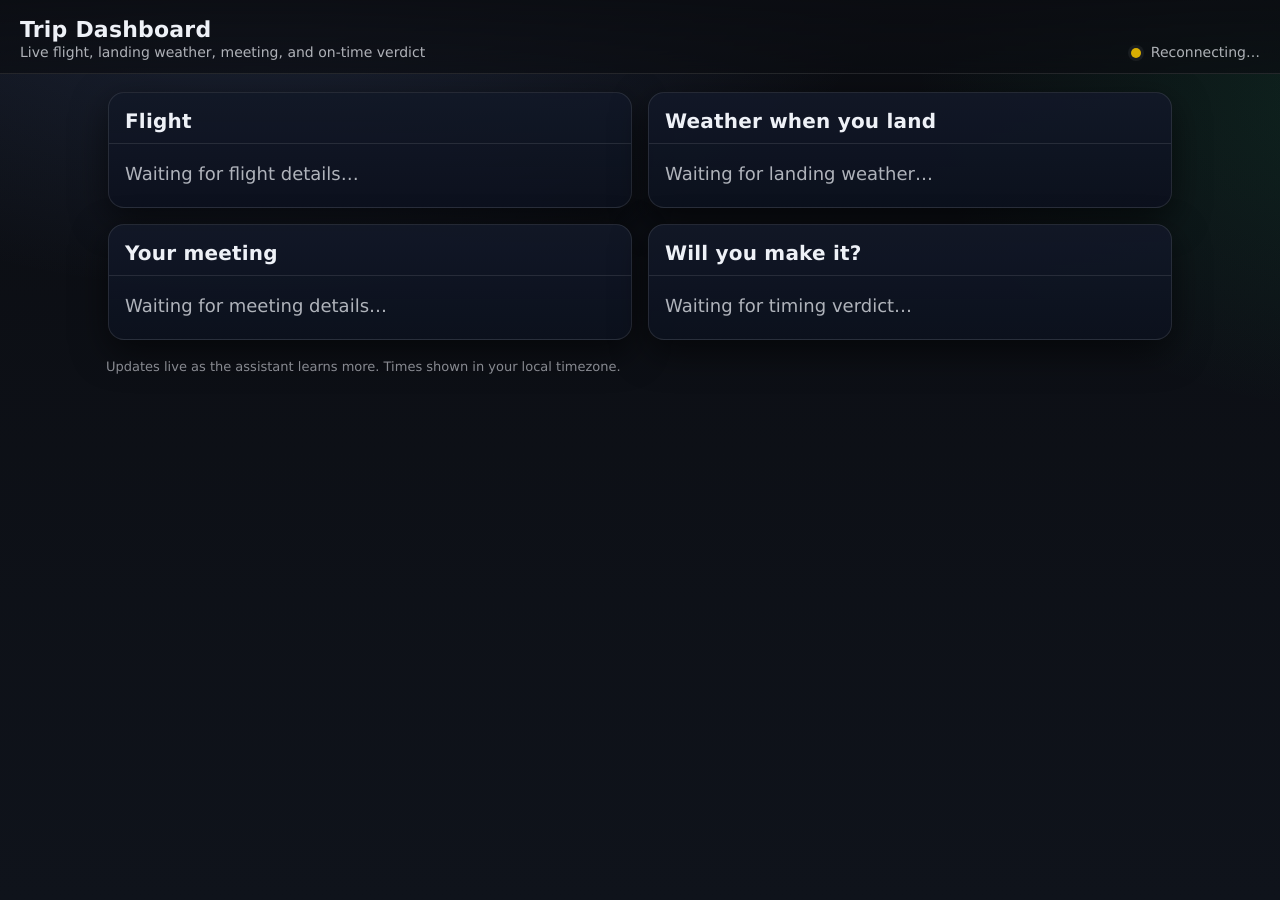
==== checkpoints/02-dashboard-built/dashboard/static/index.html @ 4d29bf61 "Agent Factory Workshop Build an agent that builds agents: Rasa Mantle foreman, OpenAI Agents SDK fac" ====
<!doctype html>
<html lang="en">
<head>
  <meta charset="utf-8" />
  <meta name="viewport" content="width=device-width, initial-scale=1" />
  <title>NYC Trip Dashboard</title>
  <link rel="stylesheet" href="./styles.css" />
</head>
<body>
  <header class="topbar">
    <div class="brand">
      <div class="brand__title">Trip Dashboard</div>
      <div class="brand__subtitle">Live flight, landing weather, meeting, and on-time verdict</div>
    </div>
    <div class="status" id="connStatus" aria-live="polite">
      <span class="dot" id="connDot" aria-hidden="true"></span>
      <span class="status__text" id="connText">Connecting…</span>
    </div>
  </header>

  <main class="grid" id="grid">
    <section class="panel" id="panel-flight" aria-labelledby="h-flight">
      <div class="panel__head">
        <h2 class="panel__title" id="h-flight">Flight</h2>
        <div class="panel__meta" id="flightMeta"></div>
      </div>
      <div class="panel__body" id="flightBody">
        <div class="empty">Waiting for flight details…</div>
      </div>
    </section>

    <section class="panel" id="panel-weather" aria-labelledby="h-weather">
      <div class="panel__head">
        <h2 class="panel__title" id="h-weather">Weather when you land</h2>
        <div class="panel__meta" id="weatherMeta"></div>
      </div>
      <div class="panel__body" id="weatherBody">
        <div class="empty">Waiting for landing weather…</div>
      </div>
    </section>

    <section class="panel" id="panel-meeting" aria-labelledby="h-meeting">
      <div class="panel__head">
        <h2 class="panel__title" id="h-meeting">Your meeting</h2>
        <div class="panel__meta" id="meetingMeta"></div>
      </div>
      <div class="panel__body" id="meetingBody">
        <div class="empty">Waiting for meeting details…</div>
      </div>
    </section>

    <section class="panel panel--verdict" id="panel-verdict" aria-labelledby="h-verdict">
      <div class="panel__head">
        <h2 class="panel__title" id="h-verdict">Will you make it?</h2>
        <div class="panel__meta" id="verdictMeta"></div>
      </div>
      <div class="panel__body" id="verdictBody">
        <div class="empty">Waiting for timing verdict…</div>
      </div>
    </section>
  </main>

  <footer class="footer">
    <div class="footer__hint">Updates live as the assistant learns more. Times shown in your local timezone.</div>
  </footer>

  <script src="./app.js"></script>
</body>
</html>
---- checkpoints/02-dashboard-built/dashboard/static/styles.css ----
:root{
  --bg0:#0b0d12;
  --bg1:#0f131b;
  --card:#121827;
  --card2:#0f1522;
  --stroke:rgba(255,255,255,.10);
  --stroke2:rgba(255,255,255,.14);
  --text:#eef1f7;
  --muted:rgba(238,241,247,.72);
  --faint:rgba(238,241,247,.55);
  --good:#26d07c;
  --warn:#ffcc00;
  --bad:#ff4d4d;
  --accent:#7aa2ff;
  --shadow: 0 12px 35px rgba(0,0,0,.55);
}

*{box-sizing:border-box}
html,body{height:100%}
body{
  margin:0;
  background: radial-gradient(1200px 700px at 20% -10%, rgba(122,162,255,.18), transparent 55%),
              radial-gradient(900px 600px at 110% 10%, rgba(38,208,124,.12), transparent 55%),
              linear-gradient(180deg, var(--bg0), var(--bg1));
  color:var(--text);
  font-family: ui-sans-serif, system-ui, -apple-system, Segoe UI, Roboto, Helvetica, Arial, "Apple Color Emoji", "Segoe UI Emoji";
  -webkit-font-smoothing: antialiased;
  text-rendering: geometricPrecision;
}

.topbar{
  display:flex;
  align-items:flex-end;
  justify-content:space-between;
  gap:16px;
  padding:18px 20px 12px;
  border-bottom:1px solid var(--stroke);
  position:sticky;
  top:0;
  backdrop-filter: blur(10px);
  background: linear-gradient(180deg, rgba(11,13,18,.92), rgba(11,13,18,.70));
  z-index:10;
}

.brand__title{font-weight:800; letter-spacing:.2px; font-size:22px}
.brand__subtitle{color:var(--muted); font-size:14px; margin-top:2px}

.status{display:flex; align-items:center; gap:10px; color:var(--muted); font-size:14px; white-space:nowrap}
.dot{width:10px; height:10px; border-radius:999px; background:rgba(255,255,255,.22); box-shadow:0 0 0 3px rgba(255,255,255,.06)}

.grid{
  padding:16px 16px 8px;
  display:grid;
  grid-template-columns: 1fr;
  gap:14px;
  max-width: 1100px;
  margin: 0 auto;
}

@media (min-width: 860px){
  .grid{grid-template-columns: 1fr 1fr; gap:16px; padding:18px 18px 10px}
}

.panel{
  background: linear-gradient(180deg, rgba(18,24,39,.96), rgba(12,17,30,.92));
  border: 1px solid var(--stroke);
  border-radius: 16px;
  box-shadow: var(--shadow);
  overflow: visible;
}

.panel__head{
  display:flex;
  align-items:baseline;
  justify-content:space-between;
  gap:12px;
  padding:16px 16px 10px;
  border-bottom:1px solid var(--stroke);
}

.panel__title{margin:0; font-size:20px; letter-spacing:.2px}
.panel__meta{color:var(--faint); font-size:13px; text-align:right}

.panel__body{padding:14px 16px 16px}

.empty{color:var(--muted); font-size:18px; padding:6px 0}

.kv{
  display:grid;
  grid-template-columns: 170px 1fr;
  gap:10px 14px;
  align-items:start;
  font-size:18px;
}

@media (max-width: 430px){
  .kv{grid-template-columns: 1fr;}
}

.kv__k{color:var(--muted)}
.kv__v{color:var(--text); word-break:break-word}

.bigline{
  display:flex;
  flex-wrap:wrap;
  align-items:baseline;
  gap:10px;
  margin-bottom:12px;
}
.bigline__primary{font-size:34px; font-weight:900; letter-spacing:.2px}
.bigline__secondary{font-size:18px; color:var(--muted)}

.badge{
  font-size:13px;
  padding:4px 10px;
  border-radius:999px;
  border:1px solid var(--stroke2);
  background: rgba(255,255,255,.05);
  color:var(--muted);
}

.verdict{
  display:flex;
  flex-direction:column;
  gap:12px;
}

.verdict__pill{
  display:inline-flex;
  align-items:center;
  gap:10px;
  border-radius:14px;
  border:1px solid var(--stroke2);
  padding:12px 14px;
  background: rgba(255,255,255,.04);
}

.verdict__word{font-size:30px; font-weight:950; letter-spacing:.3px}
.verdict__detail{color:var(--muted); font-size:16px}
.verdict__reason{font-size:18px}

.pill--good{border-color: rgba(38,208,124,.35); background: rgba(38,208,124,.10)}
.pill--warn{border-color: rgba(255,204,0,.40); background: rgba(255,204,0,.11)}
.pill--bad{border-color: rgba(255,77,77,.40); background: rgba(255,77,77,.10)}

.panel--flash{animation: flash 900ms ease-out 1}
@keyframes flash{
  0%{box-shadow: 0 0 0 0 rgba(122,162,255,.0), var(--shadow); border-color: var(--stroke)}
  20%{box-shadow: 0 0 0 4px rgba(122,162,255,.25), var(--shadow); border-color: rgba(122,162,255,.55)}
  100%{box-shadow: 0 0 0 0 rgba(122,162,255,.0), var(--shadow); border-color: var(--stroke)}
}

.footer{
  max-width: 1100px;
  margin: 0 auto;
  padding: 10px 16px 18px;
  color: var(--faint);
  font-size: 13px;
}

a{color:var(--accent)}
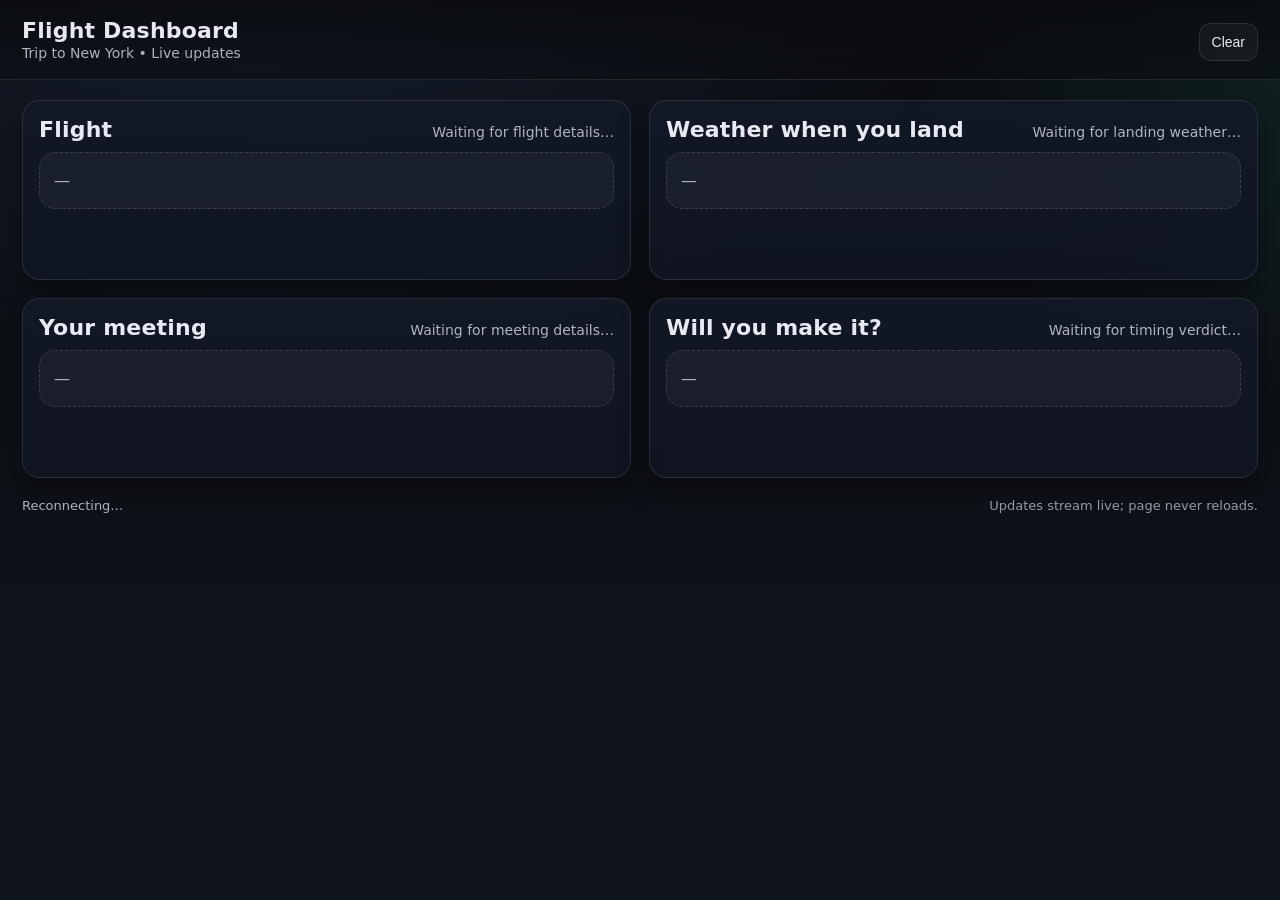
==== commit 76a184a8: "Review fixes, example data on dashboards, agent links to its dashboard, event code Co-Authored-By: C" ====
--- a/checkpoints/02-dashboard-built/dashboard/static/index.html
+++ b/checkpoints/02-dashboard-built/dashboard/static/index.html
@@ -3,18 +3,17 @@
 <head>
   <meta charset="utf-8" />
   <meta name="viewport" content="width=device-width, initial-scale=1" />
-  <title>NYC Trip Dashboard</title>
+  <title>Flight Dashboard — NYC Trip</title>
   <link rel="stylesheet" href="./styles.css" />
 </head>
 <body>
   <header class="topbar">
     <div class="brand">
-      <div class="brand__title">Trip Dashboard</div>
-      <div class="brand__subtitle">Live flight, landing weather, meeting, and on-time verdict</div>
+      <div class="brand__title">Flight Dashboard</div>
+      <div class="brand__subtitle">Trip to New York • Live updates</div>
     </div>
-    <div class="status" id="connStatus" aria-live="polite">
-      <span class="dot" id="connDot" aria-hidden="true"></span>
-      <span class="status__text" id="connText">Connecting…</span>
+    <div class="actions">
+      <button id="btnClear" class="btn btn--ghost" type="button" title="Clear dashboard">Clear</button>
     </div>
   </header>
 
@@ -22,46 +21,39 @@
     <section class="panel" id="panel-flight" aria-labelledby="h-flight">
       <div class="panel__head">
         <h2 class="panel__title" id="h-flight">Flight</h2>
-        <div class="panel__meta" id="flightMeta"></div>
+        <div class="panel__meta" id="meta-flight">Waiting for flight details…</div>
       </div>
-      <div class="panel__body" id="flightBody">
-        <div class="empty">Waiting for flight details…</div>
-      </div>
+      <div class="panel__body" id="body-flight"></div>
     </section>
 
     <section class="panel" id="panel-weather" aria-labelledby="h-weather">
       <div class="panel__head">
         <h2 class="panel__title" id="h-weather">Weather when you land</h2>
-        <div class="panel__meta" id="weatherMeta"></div>
+        <div class="panel__meta" id="meta-weather">Waiting for landing weather…</div>
       </div>
-      <div class="panel__body" id="weatherBody">
-        <div class="empty">Waiting for landing weather…</div>
-      </div>
+      <div class="panel__body" id="body-weather"></div>
     </section>
 
     <section class="panel" id="panel-meeting" aria-labelledby="h-meeting">
       <div class="panel__head">
         <h2 class="panel__title" id="h-meeting">Your meeting</h2>
-        <div class="panel__meta" id="meetingMeta"></div>
+        <div class="panel__meta" id="meta-meeting">Waiting for meeting details…</div>
       </div>
-      <div class="panel__body" id="meetingBody">
-        <div class="empty">Waiting for meeting details…</div>
-      </div>
+      <div class="panel__body" id="body-meeting"></div>
     </section>
 
-    <section class="panel panel--verdict" id="panel-verdict" aria-labelledby="h-verdict">
+    <section class="panel" id="panel-verdict" aria-labelledby="h-verdict">
       <div class="panel__head">
         <h2 class="panel__title" id="h-verdict">Will you make it?</h2>
-        <div class="panel__meta" id="verdictMeta"></div>
+        <div class="panel__meta" id="meta-verdict">Waiting for timing verdict…</div>
       </div>
-      <div class="panel__body" id="verdictBody">
-        <div class="empty">Waiting for timing verdict…</div>
-      </div>
+      <div class="panel__body" id="body-verdict"></div>
     </section>
   </main>
 
-  <footer class="footer">
-    <div class="footer__hint">Updates live as the assistant learns more. Times shown in your local timezone.</div>
+  <footer class="foot">
+    <div class="status" id="connStatus">Connecting…</div>
+    <div class="status__hint">Updates stream live; page never reloads.</div>
   </footer>
 
   <script src="./app.js"></script>
--- a/checkpoints/02-dashboard-built/dashboard/static/styles.css
+++ b/checkpoints/02-dashboard-built/dashboard/static/styles.css
@@ -1,161 +1,155 @@
 :root{
   --bg0:#0b0d12;
-  --bg1:#0f131b;
-  --card:#121827;
+  --bg1:#10141c;
+  --card:#121826;
   --card2:#0f1522;
   --stroke:rgba(255,255,255,.10);
-  --stroke2:rgba(255,255,255,.14);
-  --text:#eef1f7;
-  --muted:rgba(238,241,247,.72);
-  --faint:rgba(238,241,247,.55);
-  --good:#26d07c;
-  --warn:#ffcc00;
-  --bad:#ff4d4d;
-  --accent:#7aa2ff;
-  --shadow: 0 12px 35px rgba(0,0,0,.55);
+  --muted:rgba(235,240,255,.72);
+  --text:rgba(245,247,255,.94);
+  --good:#2ee59d;
+  --warn:#ffcc66;
+  --bad:#ff5c7a;
+  --accent:#6aa8ff;
+  --shadow: 0 12px 30px rgba(0,0,0,.35);
+  --radius:18px;
 }
 
 *{box-sizing:border-box}
 html,body{height:100%}
 body{
   margin:0;
-  background: radial-gradient(1200px 700px at 20% -10%, rgba(122,162,255,.18), transparent 55%),
-              radial-gradient(900px 600px at 110% 10%, rgba(38,208,124,.12), transparent 55%),
+  background: radial-gradient(1200px 800px at 20% -10%, rgba(106,168,255,.12), transparent 60%),
+              radial-gradient(900px 600px at 110% 10%, rgba(46,229,157,.10), transparent 55%),
               linear-gradient(180deg, var(--bg0), var(--bg1));
   color:var(--text);
-  font-family: ui-sans-serif, system-ui, -apple-system, Segoe UI, Roboto, Helvetica, Arial, "Apple Color Emoji", "Segoe UI Emoji";
-  -webkit-font-smoothing: antialiased;
-  text-rendering: geometricPrecision;
+  font-family: ui-sans-serif, system-ui, -apple-system, Segoe UI, Roboto, Helvetica, Arial, "Apple Color Emoji","Segoe UI Emoji";
 }
 
 .topbar{
+  position:sticky;
+  top:0;
+  z-index:5;
+  padding:18px 22px;
   display:flex;
   align-items:flex-end;
   justify-content:space-between;
   gap:16px;
-  padding:18px 20px 12px;
-  border-bottom:1px solid var(--stroke);
-  position:sticky;
-  top:0;
+  background: linear-gradient(180deg, rgba(11,13,18,.95), rgba(11,13,18,.55));
   backdrop-filter: blur(10px);
-  background: linear-gradient(180deg, rgba(11,13,18,.92), rgba(11,13,18,.70));
-  z-index:10;
+  border-bottom: 1px solid var(--stroke);
+}
+.brand__title{font-size:22px;font-weight:700;letter-spacing:.2px}
+.brand__subtitle{font-size:14px;color:var(--muted);margin-top:2px}
+
+.btn{
+  border:1px solid var(--stroke);
+  background: rgba(255,255,255,.06);
+  color:var(--text);
+  padding:10px 12px;
+  border-radius:12px;
+  font-size:14px;
+  cursor:pointer;
+}
+.btn:hover{background: rgba(255,255,255,.10)}
+.btn:active{transform: translateY(1px)}
+.btn--ghost{background: rgba(255,255,255,.04)}
+
+.grid{
+  padding:20px 22px 10px;
+  display:grid;
+  grid-template-columns: 1fr 1fr;
+  gap:18px;
+  align-items:start;
 }
 
-.brand__title{font-weight:800; letter-spacing:.2px; font-size:22px}
-.brand__subtitle{color:var(--muted); font-size:14px; margin-top:2px}
-
-.status{display:flex; align-items:center; gap:10px; color:var(--muted); font-size:14px; white-space:nowrap}
-.dot{width:10px; height:10px; border-radius:999px; background:rgba(255,255,255,.22); box-shadow:0 0 0 3px rgba(255,255,255,.06)}
-
-.grid{
-  padding:16px 16px 8px;
-  display:grid;
-  grid-template-columns: 1fr;
-  gap:14px;
-  max-width: 1100px;
-  margin: 0 auto;
-}
-
-@media (min-width: 860px){
-  .grid{grid-template-columns: 1fr 1fr; gap:16px; padding:18px 18px 10px}
+@media (max-width: 980px){
+  .grid{grid-template-columns: 1fr;}
 }
 
 .panel{
-  background: linear-gradient(180deg, rgba(18,24,39,.96), rgba(12,17,30,.92));
+  background: linear-gradient(180deg, rgba(18,24,38,.92), rgba(15,21,34,.92));
   border: 1px solid var(--stroke);
-  border-radius: 16px;
+  border-radius: var(--radius);
   box-shadow: var(--shadow);
-  overflow: visible;
+  padding:16px 16px 14px;
+  min-height: 180px;
 }
 
-.panel__head{
+.panel__head{display:flex;align-items:baseline;justify-content:space-between;gap:12px;margin-bottom:10px}
+.panel__title{margin:0;font-size:22px;letter-spacing:.2px}
+.panel__meta{font-size:14px;color:var(--muted);text-align:right;max-width:60%}
+
+.panel__body{display:flex;flex-direction:column;gap:12px}
+
+.hero{
   display:flex;
   align-items:baseline;
   justify-content:space-between;
-  gap:12px;
-  padding:16px 16px 10px;
-  border-bottom:1px solid var(--stroke);
+  gap:14px;
+  padding:14px 14px;
+  border-radius: 16px;
+  background: rgba(255,255,255,.05);
+  border:1px solid rgba(255,255,255,.08);
 }
+.hero__primary{font-size:28px;font-weight:800;letter-spacing:.2px}
+.hero__secondary{font-size:16px;color:var(--muted);text-align:right}
 
-.panel__title{margin:0; font-size:20px; letter-spacing:.2px}
-.panel__meta{color:var(--faint); font-size:13px; text-align:right}
-
-.panel__body{padding:14px 16px 16px}
-
-.empty{color:var(--muted); font-size:18px; padding:6px 0}
+.pill{
+  display:inline-flex;
+  align-items:center;
+  gap:8px;
+  padding:8px 10px;
+  border-radius: 999px;
+  border: 1px solid rgba(255,255,255,.10);
+  background: rgba(255,255,255,.05);
+  font-weight:700;
+  letter-spacing:.25px;
+}
+.pill--good{border-color: rgba(46,229,157,.35); background: rgba(46,229,157,.08); color: rgba(216,255,240,.98)}
+.pill--warn{border-color: rgba(255,204,102,.40); background: rgba(255,204,102,.08); color: rgba(255,233,196,.98)}
+.pill--bad{border-color: rgba(255,92,122,.45); background: rgba(255,92,122,.08); color: rgba(255,216,224,.98)}
 
 .kv{
   display:grid;
-  grid-template-columns: 170px 1fr;
+  grid-template-columns: 190px 1fr;
   gap:10px 14px;
-  align-items:start;
-  font-size:18px;
+  padding: 2px 4px;
+}
+@media (max-width: 980px){
+  .kv{grid-template-columns: 160px 1fr;}
+}
+.kv__k{color:var(--muted);font-size:14px;letter-spacing:.2px}
+.kv__v{font-size:18px;word-break:break-word}
+
+.bigline{font-size:18px;line-height:1.35}
+
+.empty{
+  padding: 18px 14px;
+  border-radius: 16px;
+  background: rgba(255,255,255,.04);
+  border: 1px dashed rgba(255,255,255,.14);
+  color: var(--muted);
+  font-size: 16px;
 }
 
-@media (max-width: 430px){
-  .kv{grid-template-columns: 1fr;}
+.flash{
+  animation: flash 1100ms ease-out 1;
+}
+@keyframes flash{
+  0%{box-shadow: 0 0 0 0 rgba(106,168,255,.00), var(--shadow); border-color: rgba(106,168,255,.20)}
+  20%{box-shadow: 0 0 0 6px rgba(106,168,255,.14), var(--shadow); border-color: rgba(106,168,255,.55)}
+  100%{box-shadow: 0 0 0 0 rgba(106,168,255,0), var(--shadow); border-color: rgba(255,255,255,.10)}
 }
 
-.kv__k{color:var(--muted)}
-.kv__v{color:var(--text); word-break:break-word}
+.foot{
+  padding: 10px 22px 18px;
+  display:flex;
+  align-items:baseline;
+  justify-content:space-between;
+  gap:14px;
+  color: var(--muted);
+}
+.status{font-size:13px}
+.status__hint{font-size:13px;opacity:.85}
 
-.bigline{
-  display:flex;
-  flex-wrap:wrap;
-  align-items:baseline;
-  gap:10px;
-  margin-bottom:12px;
-}
-.bigline__primary{font-size:34px; font-weight:900; letter-spacing:.2px}
-.bigline__secondary{font-size:18px; color:var(--muted)}
-
-.badge{
-  font-size:13px;
-  padding:4px 10px;
-  border-radius:999px;
-  border:1px solid var(--stroke2);
-  background: rgba(255,255,255,.05);
-  color:var(--muted);
-}
-
-.verdict{
-  display:flex;
-  flex-direction:column;
-  gap:12px;
-}
-
-.verdict__pill{
-  display:inline-flex;
-  align-items:center;
-  gap:10px;
-  border-radius:14px;
-  border:1px solid var(--stroke2);
-  padding:12px 14px;
-  background: rgba(255,255,255,.04);
-}
-
-.verdict__word{font-size:30px; font-weight:950; letter-spacing:.3px}
-.verdict__detail{color:var(--muted); font-size:16px}
-.verdict__reason{font-size:18px}
-
-.pill--good{border-color: rgba(38,208,124,.35); background: rgba(38,208,124,.10)}
-.pill--warn{border-color: rgba(255,204,0,.40); background: rgba(255,204,0,.11)}
-.pill--bad{border-color: rgba(255,77,77,.40); background: rgba(255,77,77,.10)}
-
-.panel--flash{animation: flash 900ms ease-out 1}
-@keyframes flash{
-  0%{box-shadow: 0 0 0 0 rgba(122,162,255,.0), var(--shadow); border-color: var(--stroke)}
-  20%{box-shadow: 0 0 0 4px rgba(122,162,255,.25), var(--shadow); border-color: rgba(122,162,255,.55)}
-  100%{box-shadow: 0 0 0 0 rgba(122,162,255,.0), var(--shadow); border-color: var(--stroke)}
-}
-
-.footer{
-  max-width: 1100px;
-  margin: 0 auto;
-  padding: 10px 16px 18px;
-  color: var(--faint);
-  font-size: 13px;
-}
-
-a{color:var(--accent)}
+a{color: rgba(170,205,255,.95)}
